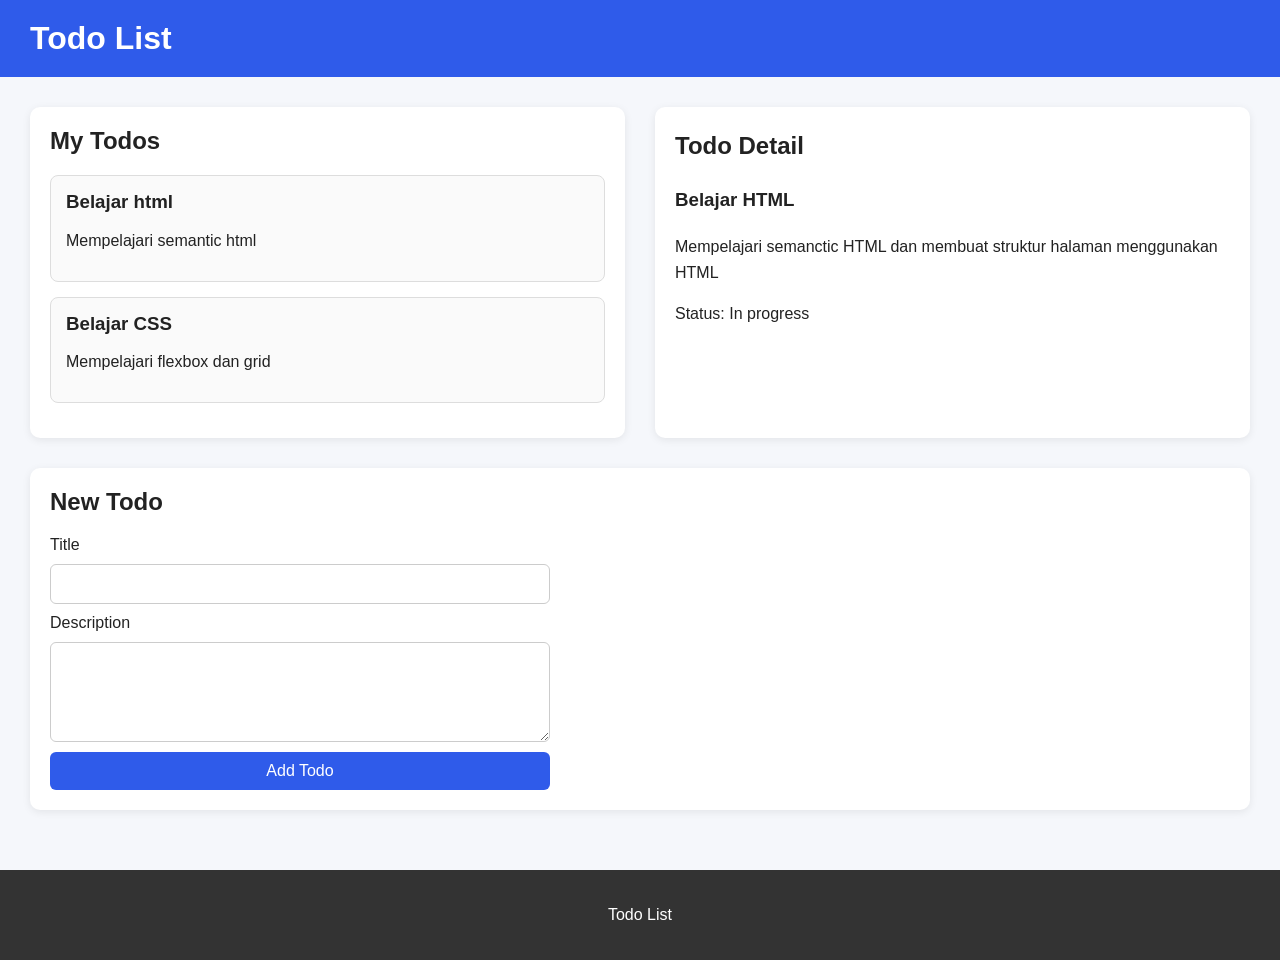
==== index.html @ c8351096 "Add files via upload" ====
<!DOCTYPE html>
<html>
    <head>
        <meta name="viewport" content="width=device-width, initial-scale=1.0">
        <title>Todo List</title>
        <link rel="stylesheet" href="style.css">
    </head>

    <body>
        <header>
            <h1>Todo List</h1>
        </header>


        <main>
            <div class="content">
                <section class="todo-list">
                <h2>My Todos</h2>

                <div class="todo-item">
                    <h3>Belajar html</h3>
                    <p>Mempelajari semantic html</p>
                </div>

                <div class="todo-item">
                    <h3>Belajar CSS</h3>
                    <p>Mempelajari flexbox dan grid</p>
                </div>
                </section>

                <section class="todo-detail">
                    <h2>Todo Detail</h2>

                    <h3>Belajar HTML</h3>

                    <p>Mempelajari semanctic HTML dan membuat struktur halaman menggunakan HTML</p>
                    <p>Status: In progress</p>
                </section>
            </div>

            <aside class="todo-form">
                <h2>New Todo</h2>

                <form>
                    <label for="title">Title</label>
                    <input type="text" id="title" name="title">

                    <label for="description">Description</label>
                    <textarea id="description" name="description"></textarea>

                    <button type="submit">Add Todo</button>
                </form>
            </aside>
        </main>


        <footer>
            <p>Todo List</p>
        </footer>
    </body>
</html>
---- style.css ----
* {
    box-sizing: border-box;
}

body {
    margin: 0;
    font-family: Arial, sans-serif;
    background-color: #f5f7fb;
    color: #222;
}

header {
    padding: 20px 30px;
    background-color: #2f5bea;
    color: white;
}

header h1 {
    margin: 0;
}

main {
    padding: 30px;
}

.content {
    display: flex;
    gap: 30px;
}

.todo-list,
.todo-detail {
    flex: 1;
    background-color: white;
    padding: 20px;
    border-radius: 10px;
    box-shadow: 0 2px 8px rgba(0, 0, 0, 0.08);
}

.todo-list h2,
.todo-detail h2,
.todo-form h2 {
    margin-top: 0;
}

.todo-item {
    padding: 15px;
    margin-bottom: 15px;
    border: 1px solid #ddd;
    border-radius: 8px;
    background-color: #fafafa;
}

.todo-item h3 {
    margin-top: 0;
}

.todo-detail {
    line-height: 1.6;
}

.todo-form {
    margin-top: 30px;
    padding: 20px;
    background-color: white;
    border-radius: 10px;
    box-shadow: 0 2px 8px rgba(0, 0, 0, 0.08);
}

form {
    display: flex;
    flex-direction: column;
    gap: 10px;
    max-width: 500px;
}

input,
textarea {
    padding: 10px;
    font-size: 16px;
    border: 1px solid #ccc;
    border-radius: 6px;
}

textarea {
    min-height: 100px;
    resize: vertical;
}

button {
    padding: 10px;
    font-size: 16px;
    cursor: pointer;
    border: none;
    border-radius: 6px;
    background-color: #2f5bea;
    color: white;
}

button:hover {
    background-color: #2448c4;
}

footer {
    margin-top: 30px;
    padding: 20px;
    background-color: #333;
    color: white;
    text-align: center;
}

@media (max-width: 768px) {
    .content {
        flex-direction: column;
    }

    main {
        padding: 20px;
    }

    .todo-form {
        margin-top: 20px;
    }
}
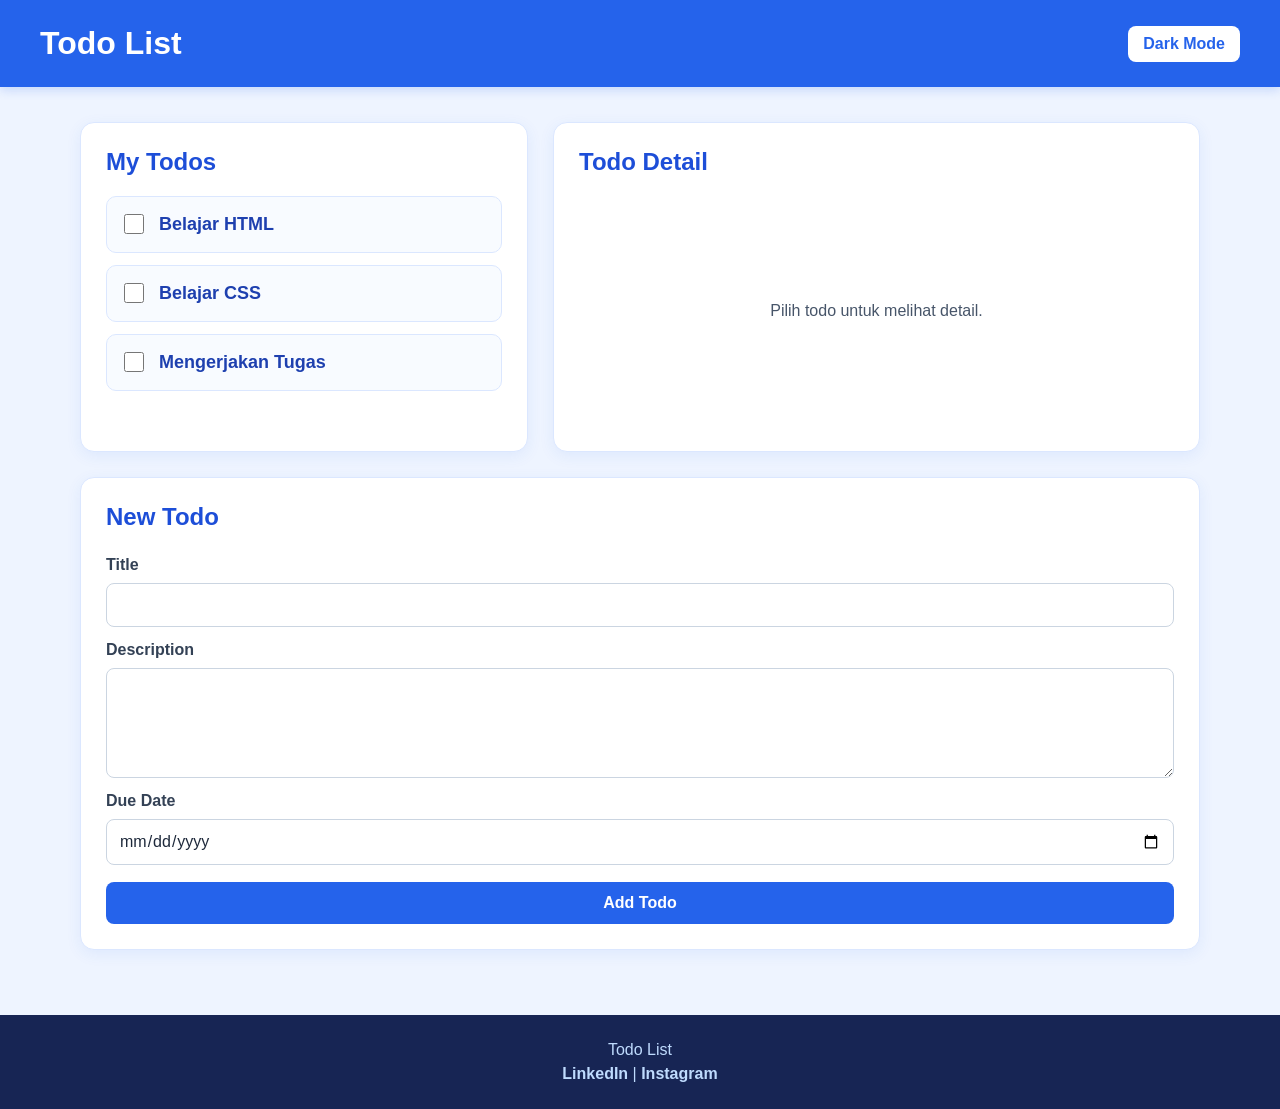
==== commit b95ac620: "update tugas" ====
--- a/index.html
+++ b/index.html
@@ -1,61 +1,77 @@
 <!DOCTYPE html>
 <html>
-    <head>
-        <meta name="viewport" content="width=device-width, initial-scale=1.0">
-        <title>Todo List</title>
-        <link rel="stylesheet" href="style.css">
-    </head>
 
-    <body>
-        <header>
-            <h1>Todo List</h1>
-        </header>
+<head>
+    <meta name="viewport" content="width=device-width, initial-scale=1.0">
+    <title>Todo List</title>
+    <link rel="stylesheet" href="style.css">
+</head>
 
+<body>
+    <header>
+        <h1>Todo List</h1>
 
-        <main>
-            <div class="content">
-                <section class="todo-list">
+        <button id="theme-toggle" type="button">
+            Dark Mode
+        </button>
+    </header>
+
+    <main>
+        <div class="content">
+            <section class="todo-list">
                 <h2>My Todos</h2>
+                <div id="todo-container"></div>
+            </section>
 
-                <div class="todo-item">
-                    <h3>Belajar html</h3>
-                    <p>Mempelajari semantic html</p>
+            <section class="todo-detail">
+                <h2>Todo Detail</h2>
+                <div class="empty-detail">
+                    <p>Pilih todo untuk melihat detail.</p>
                 </div>
+            </section>
+        </div>
 
-                <div class="todo-item">
-                    <h3>Belajar CSS</h3>
-                    <p>Mempelajari flexbox dan grid</p>
-                </div>
-                </section>
+        <aside class="todo-form">
+            <h2>New Todo</h2>
 
-                <section class="todo-detail">
-                    <h2>Todo Detail</h2>
+            <form id="todo-form">
+                <label for="title">Title</label>
 
-                    <h3>Belajar HTML</h3>
+                <input
+                    type="text"
+                    id="title"
+                    name="title"
+                >
 
-                    <p>Mempelajari semanctic HTML dan membuat struktur halaman menggunakan HTML</p>
-                    <p>Status: In progress</p>
-                </section>
-            </div>
+                <label for="description">Description</label>
 
-            <aside class="todo-form">
-                <h2>New Todo</h2>
+                <textarea
+                    id="description"
+                    name="description"
+                ></textarea>
 
-                <form>
-                    <label for="title">Title</label>
-                    <input type="text" id="title" name="title">
+                <label for="due-date">Due Date</label>
 
-                    <label for="description">Description</label>
-                    <textarea id="description" name="description"></textarea>
+                <input
+                    type="date"
+                    id="due-date"
+                    name="due-date"
+                >
 
-                    <button type="submit">Add Todo</button>
-                </form>
-            </aside>
-        </main>
+                <button type="submit">Add Todo</button>
+            </form>
+        </aside>
+    </main>
 
+    <footer>
+        <p>Todo List</p>
+        <p>
+            <a href="https://www.linkedin.com/" target="_blank">LinkedIn</a>
+            |
+            <a href="https://www.instagram.com/" target="_blank">Instagram</a>
+        </p>
+    </footer>
 
-        <footer>
-            <p>Todo List</p>
-        </footer>
-    </body>
+    <script src="script.js"></script>
+</body>
 </html>
--- a/style.css
+++ b/style.css
@@ -1,124 +1,371 @@
-* {
+*{
     box-sizing: border-box;
 }
 
-body {
+body{
     margin: 0;
     font-family: Arial, sans-serif;
-    background-color: #f5f7fb;
-    color: #222;
-}
-
-header {
-    padding: 20px 30px;
-    background-color: #2f5bea;
+    background-color: #eef4ff;
+    color: #1e293b;
+    transition: background-color 0.2s, color 0.2s;
+}
+
+header{
+    padding: 25px 40px;
+    background-color: #2563eb;
     color: white;
+    display: flex;
+    align-items: center;
+    justify-content: space-between;
+    box-shadow: 0 3px 10px rgba(37, 99, 235, 0.2);
 }
 
 header h1 {
     margin: 0;
 }
 
-main {
-    padding: 30px;
-}
-
-.content {
-    display: flex;
-    gap: 30px;
-}
-
-.todo-list,
-.todo-detail {
-    flex: 1;
-    background-color: white;
-    padding: 20px;
-    border-radius: 10px;
-    box-shadow: 0 2px 8px rgba(0, 0, 0, 0.08);
+#theme-toggle{
+    width: auto;
+    margin: 0;
+    padding: 9px 15px;
+    background-color: white;
+    color: #2563eb;
+    border: none;
+    border-radius: 8px;
+    cursor: pointer;
+    font-weight: bold;
+}
+
+main{
+    max-width: 1200px;
+    margin: auto;
+    padding: 35px 40px;
+}
+
+.content{
+    display: flex;
+    gap: 25px;
+    align-items: stretch;
+}
+
+.todo-list{
+    flex: 0 0 40%;
+    background-color: white;
+    padding: 25px;
+    border-radius: 14px;
+    border: 1px solid #dbe7ff;
+    box-shadow: 0 4px 15px rgba(37, 99, 235, 0.08);
+    max-height: 600px;
+    overflow-y: auto;
 }
 
 .todo-list h2,
 .todo-detail h2,
-.todo-form h2 {
+.todo-form h2{
     margin-top: 0;
-}
-
-.todo-item {
-    padding: 15px;
-    margin-bottom: 15px;
-    border: 1px solid #ddd;
+    color: #1d4ed8;
+}
+
+.todo-item{
+    display: flex;
+    align-items: center;
+    gap: 15px;
+    padding: 17px;
+    margin-bottom: 12px;
+    background-color: #f8fbff;
+    border: 1px solid #dbe7ff;
+    border-radius: 10px;
+    cursor: pointer;
+    transition: 0.2s;
+}
+
+.todo-item:hover{
+    background-color: #eff6ff;
+    border-color: #93c5fd;
+    transform: translateY(-2px);
+}
+
+
+.todo-item:last-child{
+    margin-bottom: 0;
+}
+
+.todo-item input[type="checkbox"]{
+    width: 20px;
+    height: 20px;
+    margin: 0;
+    accent-color: #2563eb;
+    cursor: pointer;
+    flex-shrink: 0;
+}
+
+.todo-content{
+    flex: 1;
+    min-width: 0;
+}
+
+.todo-item h3{
+    margin: 0;
+    color: #1e40af;
+    font-size: 18px;
+}
+
+.todo-item.completed h3{
+    text-decoration: line-through;
+    color: #94a3b8;
+}
+
+.todo-item.completed{
+    background-color: #f1f5f9;
+    border-color: #cbd5e1;
+}
+
+.todo-detail{
+    position: relative;
+    flex: 1;
+    background-color: white;
+    padding: 25px;
+    min-height: 300px;
+    border-radius: 14px;
+    border: 1px solid #dbe7ff;
+    box-shadow: 0 4px 15px rgba(37, 99, 235, 0.08);
+}
+
+.todo-detail h3{
+    color: #2563eb;
+    font-size: 24px;
+    margin-top: 25px;
+}
+
+.todo-detail p{
+    color: #475569;
+    line-height: 1.6;
+}
+
+.empty-detail{
+    height: 230px;
+    display: flex;
+    align-items: center;
+    justify-content: center;
+    color: #94a3b8;
+}
+
+.due-date{
+    position: absolute;
+    top: 25px;
+    right: 25px;
+    padding: 6px 12px;
+    border-radius: 20px;
+    background-color: #dbeafe;
+    color: #1d4ed8;
+    font-size: 14px;
+    font-weight: bold;
+}
+
+.status{
+    display: inline-block;
+    padding: 6px 12px;
+    border-radius: 20px;
+    background-color: #dbeafe;
+    color: #1d4ed8;
+    font-size: 14px;
+    font-weight: bold;
+}
+
+.detail-buttons{
+    display: flex;
+    justify-content: space-between;
+    margin-top: 20px;
+}
+
+.detail-buttons button{
+    width: auto;
+    margin: 0;
+    padding: 10px 18px;
+}
+
+.todo-detail input[type="text"],
+.todo-detail input[type="date"],
+.todo-detail textarea{
+    width: 100%;
+    padding: 12px;
+    margin-bottom: 12px;
+    font-size: 16px;
+    font-family: inherit;
+    border: 1px solid #cbd5e1;
     border-radius: 8px;
-    background-color: #fafafa;
-}
-
-.todo-item h3 {
-    margin-top: 0;
-}
-
-.todo-detail {
-    line-height: 1.6;
-}
-
-.todo-form {
+    outline: none;
+    background-color: white;
+    color: #1e293b;
+}
+
+.todo-form{
+    margin-top: 25px;
+    padding: 25px;
+    background-color: white;
+    border-radius: 14px;
+    border: 1px solid #dbe7ff;
+    box-shadow: 0 4px 15px rgba(37, 99, 235, 0.08);
+}
+
+form{
+    display: flex;
+    flex-direction: column;
+    gap: 9px;
+}
+
+label{
+    margin-top: 5px;
+    font-weight: bold;
+    color: #334155;
+}
+
+form input[type="text"],
+form input[type="date"],
+form textarea{
+    width: 100%;
+    padding: 12px;
+    font-size: 16px;
+    font-family: inherit;
+    border: 1px solid #cbd5e1;
+    border-radius: 8px;
+    outline: none;
+    background-color: white;
+    color: #1e293b;
+}
+
+form input:focus,
+textarea:focus,
+.todo-detail input:focus{
+    border-color: #3b82f6;
+    box-shadow: 0 0 0 3px #dbeafe;
+}
+
+textarea{
+    min-height: 110px;
+    resize: vertical;
+}
+
+button{
+    width: 100%;
+    margin-top: 8px;
+    padding: 12px;
+    font-size: 16px;
+    font-weight: bold;
+    cursor: pointer;
+    border: none;
+    border-radius: 8px;
+    background-color: #2563eb;
+    color: white;
+    transition: 0.2s;
+}
+
+button:hover{
+    background-color: #1d4ed8;
+}
+
+footer{
     margin-top: 30px;
     padding: 20px;
-    background-color: white;
-    border-radius: 10px;
-    box-shadow: 0 2px 8px rgba(0, 0, 0, 0.08);
-}
-
-form {
-    display: flex;
-    flex-direction: column;
-    gap: 10px;
-    max-width: 500px;
-}
-
-input,
-textarea {
-    padding: 10px;
-    font-size: 16px;
-    border: 1px solid #ccc;
-    border-radius: 6px;
-}
-
-textarea {
-    min-height: 100px;
-    resize: vertical;
-}
-
-button {
-    padding: 10px;
-    font-size: 16px;
-    cursor: pointer;
-    border: none;
-    border-radius: 6px;
-    background-color: #2f5bea;
-    color: white;
-}
-
-button:hover {
-    background-color: #2448c4;
-}
-
-footer {
-    margin-top: 30px;
-    padding: 20px;
-    background-color: #333;
-    color: white;
+    background-color: #172554;
+    color: #bfdbfe;
     text-align: center;
 }
 
-@media (max-width: 768px) {
-    .content {
+footer p{
+    margin: 6px;
+}
+
+footer a{
+    color: #bfdbfe;
+    text-decoration: none;
+    font-weight: bold;
+}
+
+footer a:hover{
+    text-decoration: underline;
+}
+
+body.dark-mode{
+    background-color: #0f172a;
+    color: #e2e8f0;
+}
+
+body.dark-mode .todo-list,
+body.dark-mode .todo-detail,
+body.dark-mode .todo-form{
+    background-color: #1e293b;
+    border-color: #334155;
+    box-shadow: none;
+}
+
+body.dark-mode .todo-item{
+    background-color: #273449;
+    border-color: #475569;
+}
+
+body.dark-mode .todo-item:hover{
+    background-color: #334155;
+    border-color: #60a5fa;
+}
+
+body.dark-mode .todo-item h3{
+    color: #93c5fd;
+}
+
+body.dark-mode .todo-detail p{
+    color: #cbd5e1;
+}
+
+body.dark-mode .todo-item.completed{
+    background-color: #1e293b;
+    border-color: #475569;
+}
+
+body.dark-mode .todo-detail h3,
+body.dark-mode .todo-list h2,
+body.dark-mode .todo-detail h2,
+body.dark-mode .todo-form h2{
+    color: #60a5fa;
+}
+
+body.dark-mode label{
+    color: #cbd5e1;
+}
+
+body.dark-mode form input[type="text"],
+body.dark-mode form input[type="date"],
+body.dark-mode form textarea,
+body.dark-mode .todo-detail input[type="text"],
+body.dark-mode .todo-detail input[type="date"],
+body.dark-mode .todo-detail textarea{
+    background-color: #0f172a;
+    color: #e2e8f0;
+    border-color: #475569;
+}
+
+body.dark-mode .due-date,
+body.dark-mode .status{
+    background-color: #1e3a8a;
+    color: #bfdbfe;
+}
+
+@media(max-width: 768px){
+
+    .content{
         flex-direction: column;
     }
 
-    main {
+    .todo-list{
+        flex: 1;
+        max-height: 400px;
+    }
+
+    main{
+        padding: 25px 20px;
+    }
+
+    header{
         padding: 20px;
     }
-
-    .todo-form {
-        margin-top: 20px;
-    }
 }
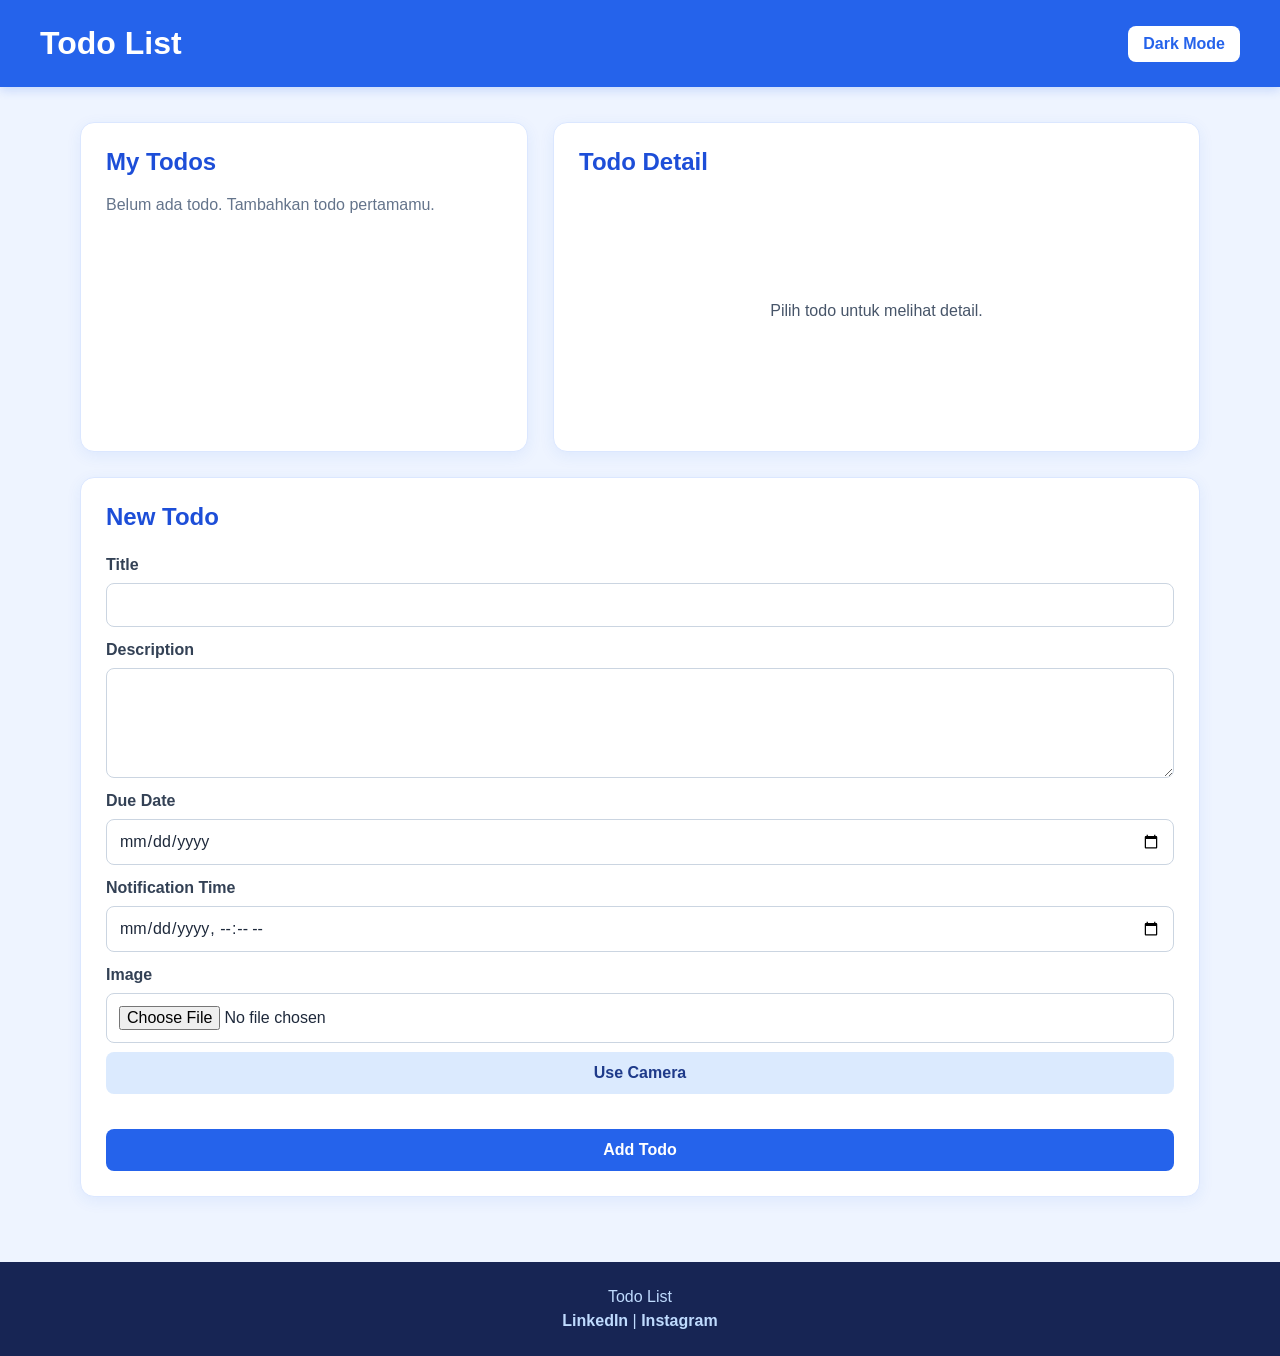
==== commit 0320a2d9: "tugas E03" ====
--- a/index.html
+++ b/index.html
@@ -1,46 +1,52 @@
 <!DOCTYPE html>
-<html>
+<html lang="id">
 
 <head>
+    <meta charset="UTF-8">
     <meta name="viewport" content="width=device-width, initial-scale=1.0">
     <title>Todo List</title>
     <link rel="stylesheet" href="style.css">
 </head>
 
 <body>
+    <a href="#main" class="skip-link">Skip to content</a>
+
     <header>
         <h1>Todo List</h1>
 
-        <button id="theme-toggle" type="button">
+        <button id="theme-toggle" type="button" aria-pressed="false">
             Dark Mode
         </button>
     </header>
 
-    <main>
+    <main id="main">
         <div class="content">
-            <section class="todo-list">
-                <h2>My Todos</h2>
+            <section class="todo-list" aria-labelledby="list-heading">
+                <h2 id="list-heading" tabindex="-1">My Todos</h2>
                 <div id="todo-container"></div>
             </section>
 
-            <section class="todo-detail">
-                <h2>Todo Detail</h2>
+            <section class="todo-detail" aria-live="polite" aria-labelledby="detail-heading">
+                <h2 id="detail-heading">Todo Detail</h2>
                 <div class="empty-detail">
                     <p>Pilih todo untuk melihat detail.</p>
                 </div>
             </section>
         </div>
 
-        <aside class="todo-form">
-            <h2>New Todo</h2>
+        <section class="todo-form" aria-labelledby="form-heading">
+            <h2 id="form-heading">New Todo</h2>
 
-            <form id="todo-form">
+            <form id="todo-form" novalidate>
                 <label for="title">Title</label>
 
                 <input
                     type="text"
                     id="title"
                     name="title"
+                    required
+                    aria-required="true"
+                    aria-describedby="form-error"
                 >
 
                 <label for="description">Description</label>
@@ -48,6 +54,9 @@
                 <textarea
                     id="description"
                     name="description"
+                    required
+                    aria-required="true"
+                    aria-describedby="form-error"
                 ></textarea>
 
                 <label for="due-date">Due Date</label>
@@ -58,17 +67,68 @@
                     name="due-date"
                 >
 
+                <label for="notify-time">Notification Time</label>
+
+                <input
+                    type="datetime-local"
+                    id="notify-time"
+                    name="notify-time"
+                >
+
+                <label for="image-input">Image</label>
+
+                <input
+                    type="file"
+                    id="image-input"
+                    name="image"
+                    accept="image/*"
+                >
+
+                <button type="button" id="open-camera" class="secondary-button">
+                    Use Camera
+                </button>
+
+                <video
+                    id="camera-preview"
+                    autoplay
+                    playsinline
+                    muted
+                    hidden
+                    aria-label="Pratinjau kamera"
+                ></video>
+
+                <button type="button" id="take-photo" class="secondary-button" hidden>
+                    Take Photo
+                </button>
+
+                <img id="image-preview" alt="Pratinjau gambar todo" hidden>
+
+                <canvas id="photo-canvas" hidden></canvas>
+
+                <p id="form-error" class="error-message" role="alert"></p>
+                <p id="form-status" class="status-message" role="status"></p>
+
                 <button type="submit">Add Todo</button>
             </form>
-        </aside>
+        </section>
     </main>
 
     <footer>
         <p>Todo List</p>
         <p>
-            <a href="https://www.linkedin.com/" target="_blank">LinkedIn</a>
+            <a
+                href="https://www.linkedin.com/"
+                target="_blank"
+                rel="noopener noreferrer"
+                aria-label="LinkedIn (opens in new tab)"
+            >LinkedIn</a>
             |
-            <a href="https://www.instagram.com/" target="_blank">Instagram</a>
+            <a
+                href="https://www.instagram.com/"
+                target="_blank"
+                rel="noopener noreferrer"
+                aria-label="Instagram (opens in new tab)"
+            >Instagram</a>
         </p>
     </footer>
 
--- a/style.css
+++ b/style.css
@@ -1,5 +1,9 @@
 *{
     box-sizing: border-box;
+}
+
+[hidden]{
+    display: none !important;
 }
 
 body{
@@ -8,6 +12,31 @@
     background-color: #eef4ff;
     color: #1e293b;
     transition: background-color 0.2s, color 0.2s;
+}
+
+:focus-visible{
+    outline: 3px solid #f59e0b;
+    outline-offset: 2px;
+}
+
+[tabindex="-1"]:focus{
+    outline: none;
+}
+
+.skip-link{
+    position: absolute;
+    left: -999px;
+    top: 0;
+    padding: 10px 15px;
+    background-color: white;
+    color: #1d4ed8;
+    font-weight: bold;
+    z-index: 10;
+}
+
+.skip-link:focus{
+    left: 10px;
+    top: 10px;
 }
 
 header{
@@ -112,12 +141,17 @@
 
 .todo-item.completed h3{
     text-decoration: line-through;
-    color: #94a3b8;
+    color: #64748b;
 }
 
 .todo-item.completed{
     background-color: #f1f5f9;
     border-color: #cbd5e1;
+}
+
+.empty-list{
+    margin: 0;
+    color: #64748b;
 }
 
 .todo-detail{
@@ -142,12 +176,21 @@
     line-height: 1.6;
 }
 
+.detail-image{
+    display: block;
+    max-width: 100%;
+    max-height: 300px;
+    margin-bottom: 15px;
+    border-radius: 10px;
+    border: 1px solid #dbe7ff;
+}
+
 .empty-detail{
     height: 230px;
     display: flex;
     align-items: center;
     justify-content: center;
-    color: #94a3b8;
+    color: #64748b;
 }
 
 .due-date{
@@ -186,6 +229,7 @@
 
 .todo-detail input[type="text"],
 .todo-detail input[type="date"],
+.todo-detail input[type="datetime-local"],
 .todo-detail textarea{
     width: 100%;
     padding: 12px;
@@ -222,6 +266,8 @@
 
 form input[type="text"],
 form input[type="date"],
+form input[type="datetime-local"],
+form input[type="file"],
 form textarea{
     width: 100%;
     padding: 12px;
@@ -246,6 +292,27 @@
     resize: vertical;
 }
 
+#camera-preview,
+#image-preview{
+    display: block;
+    max-width: 100%;
+    max-height: 300px;
+    border-radius: 10px;
+    border: 1px solid #dbe7ff;
+}
+
+.error-message{
+    margin: 0;
+    color: #b91c1c;
+    font-weight: bold;
+}
+
+.status-message{
+    margin: 0;
+    color: #15803d;
+    font-weight: bold;
+}
+
 button{
     width: 100%;
     margin-top: 8px;
@@ -264,6 +331,16 @@
     background-color: #1d4ed8;
 }
 
+.secondary-button{
+    margin-top: 0;
+    background-color: #dbeafe;
+    color: #1e3a8a;
+}
+
+.secondary-button:hover{
+    background-color: #bfdbfe;
+}
+
 footer{
     margin-top: 30px;
     padding: 20px;
@@ -335,9 +412,12 @@
 
 body.dark-mode form input[type="text"],
 body.dark-mode form input[type="date"],
+body.dark-mode form input[type="datetime-local"],
+body.dark-mode form input[type="file"],
 body.dark-mode form textarea,
 body.dark-mode .todo-detail input[type="text"],
 body.dark-mode .todo-detail input[type="date"],
+body.dark-mode .todo-detail input[type="datetime-local"],
 body.dark-mode .todo-detail textarea{
     background-color: #0f172a;
     color: #e2e8f0;
@@ -350,6 +430,28 @@
     color: #bfdbfe;
 }
 
+body.dark-mode .empty-detail,
+body.dark-mode .empty-list{
+    color: #94a3b8;
+}
+
+body.dark-mode .error-message{
+    color: #fca5a5;
+}
+
+body.dark-mode .status-message{
+    color: #86efac;
+}
+
+body.dark-mode .secondary-button{
+    background-color: #334155;
+    color: #e2e8f0;
+}
+
+body.dark-mode .secondary-button:hover{
+    background-color: #475569;
+}
+
 @media(max-width: 768px){
 
     .content{
@@ -368,4 +470,15 @@
     header{
         padding: 20px;
     }
+}
+
+@media (prefers-reduced-motion: reduce){
+
+    *{
+        transition: none !important;
+    }
+
+    .todo-item:hover{
+        transform: none;
+    }
 }
